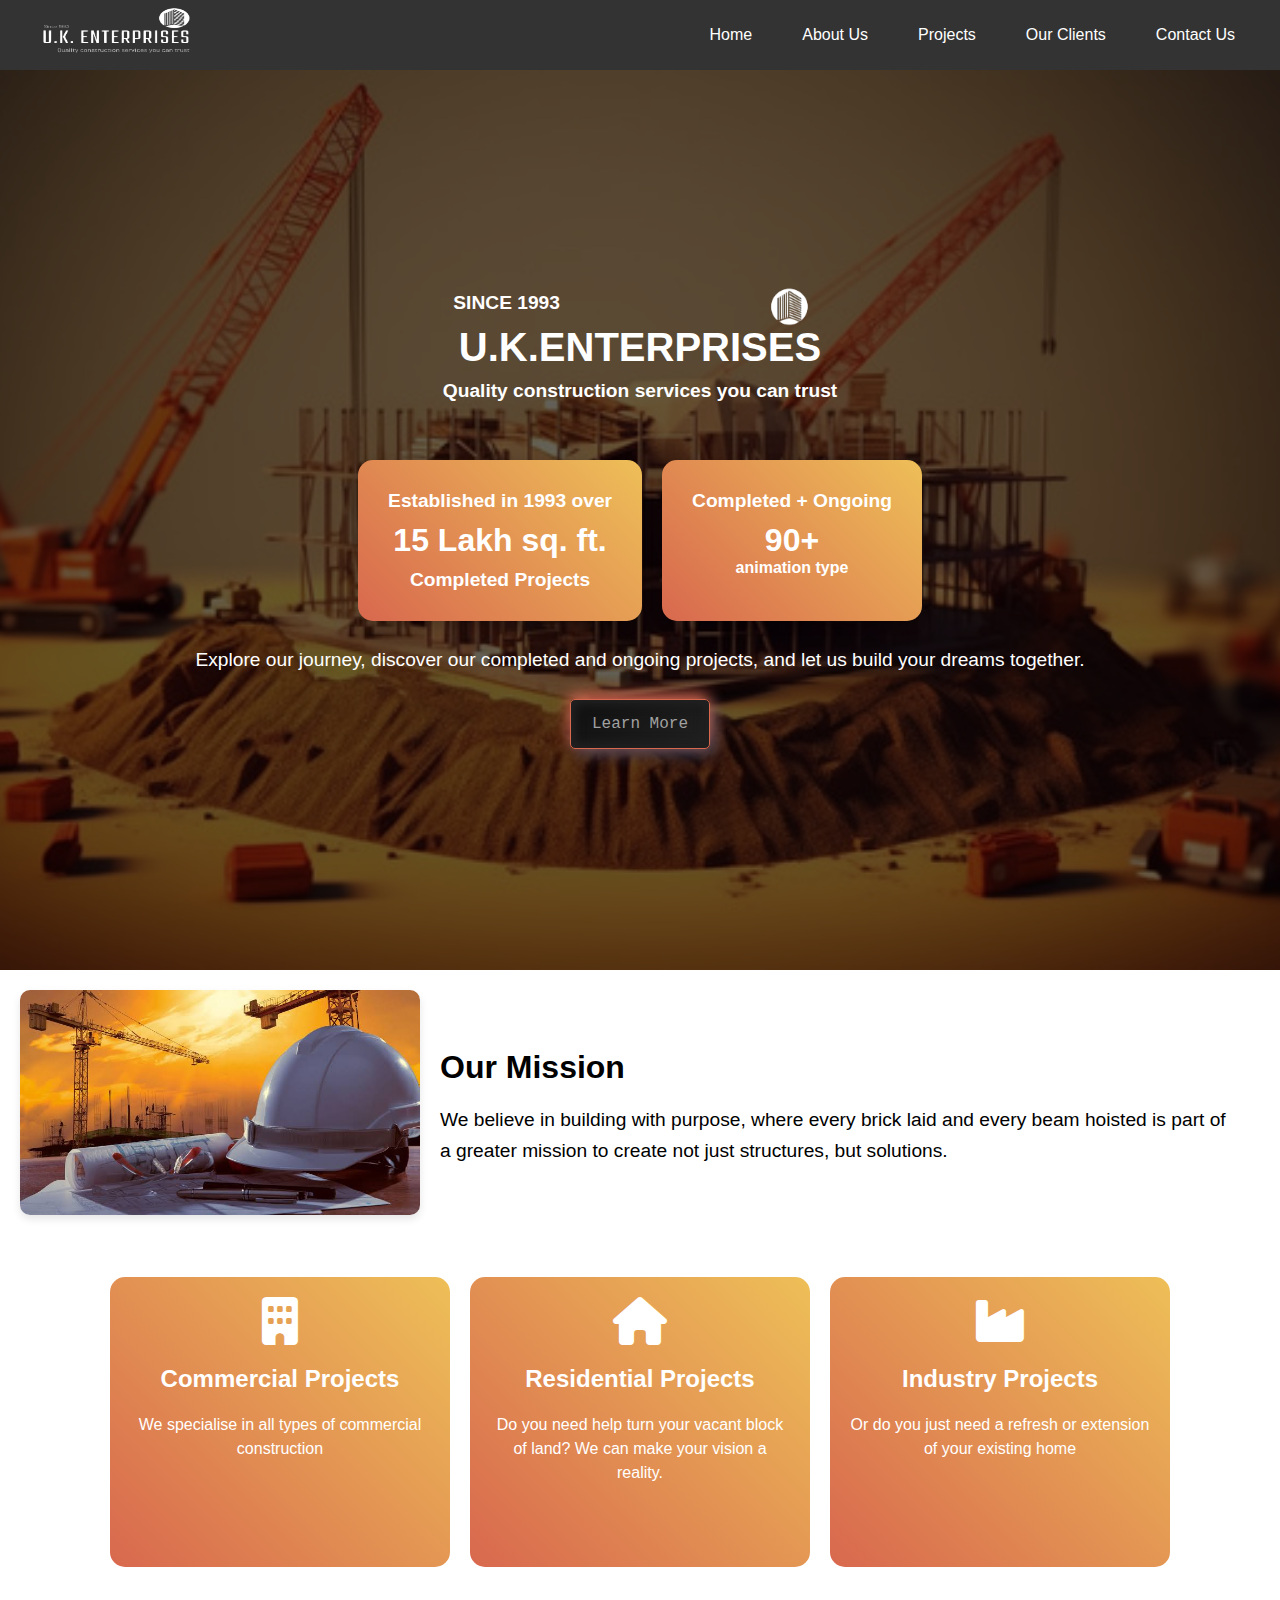
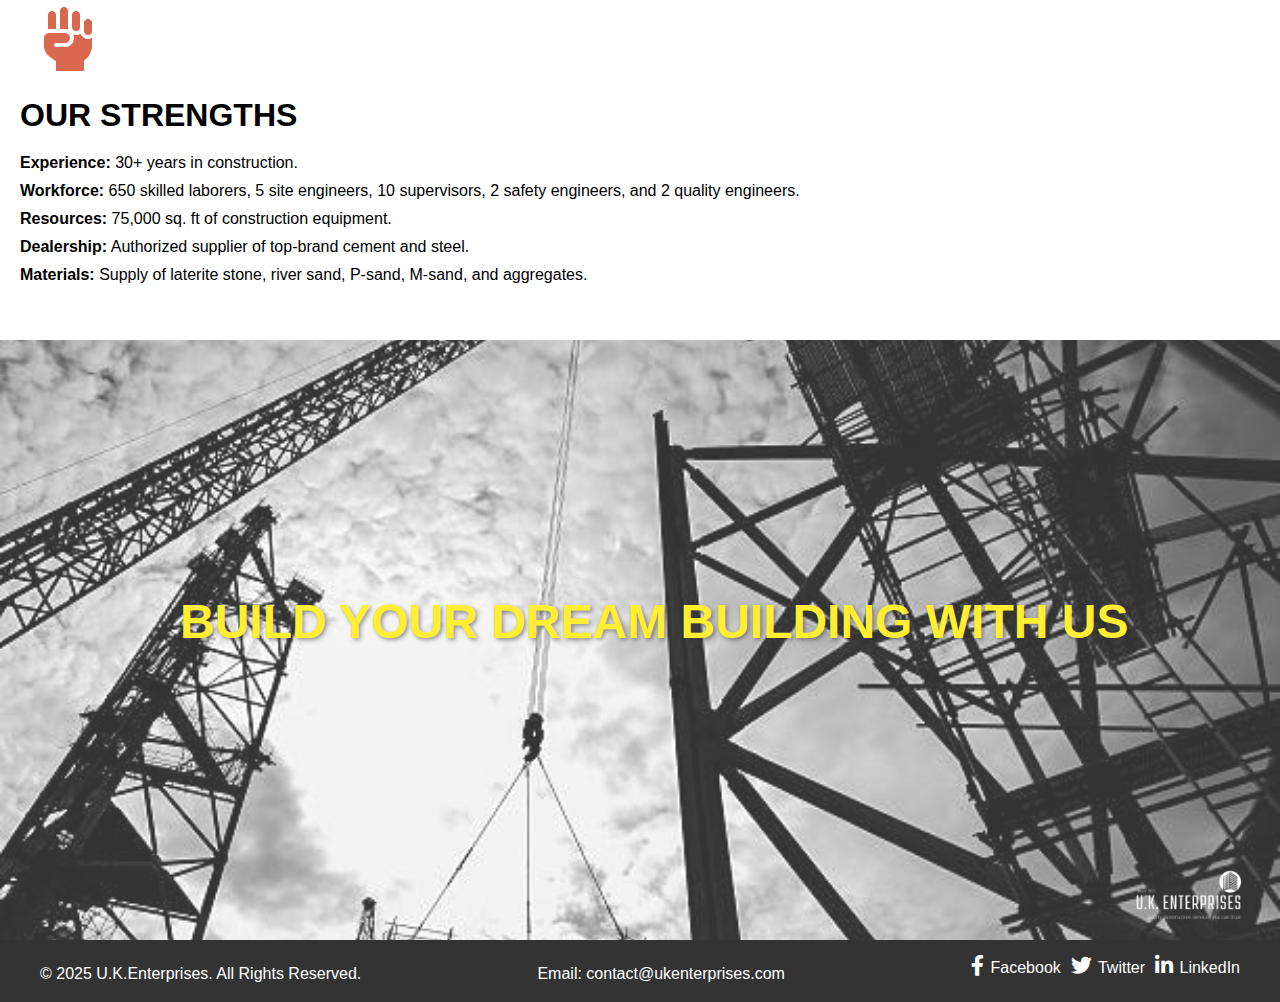
==== index.html @ 736f2489 "Project" ====
<!DOCTYPE html>
<html lang="en">
<head>
    <meta charset="UTF-8">
    <meta name="viewport" content="width=device-width, initial-scale=1.0">
    <title>U.K. Enterprises</title>
    <link rel="stylesheet" href="style.css">
    <link rel="stylesheet" href="https://cdnjs.cloudflare.com/ajax/libs/font-awesome/6.0.0/css/all.min.css">
    <style>
        
    </style>
</head>
<body>

    <nav class="navbar">
        <div class="logo">
            <img src="logo-Photoroom.png" alt="Logo" width="210px">
        </div>
        <ul id="menu">
            <li><a href="index.html">Home</a></li>
            <li><a href="about.html" target="_blank">About Us</a></li>
            <li>
                <a href="#">Projects</a>
                <ul class="dropdown">
                    <li><a href="completed.html">Completed</a></li>
                    <li><a href="ongoing.html">Ongoing</a></li>
                </ul>
            </li>
            <li><a href="clients.html">Our Clients</a></li>
            <li><a href="contact.html">Contact Us</a></li>
        </ul>
        <div class="hamburger" onclick="toggleMenu()">
            <i class="fa fa-bars"></i>
        </div>
    </nav>

    <div class="hero">
        <div class="hero-overlay"></div>
        <div class="hero-content">
            <h5>SINCE 1993</h5>
<h1>
    <img src="bg-Photoroom.png" alt="Superscript" class="superscript-image">
    <span class="uk-text">U.K.ENTERPRISES <br> <p>Quality construction services you can trust</p></span> 
</h1>
<br><br>


            <div class="stats">
                <div class="stat">
                    
                    <p>Established in 1993 over </p>
                    <h2>15 Lakh sq. ft.</h2>
                    <p>Completed Projects</p>
                </div>
                
                <div class="stat">
                    <p>Completed + Ongoing<h2>90+</h2><b>animation type</b></p>
                </div>
            </div>
            <br>
            <p>Explore our journey, discover our completed and ongoing projects, and let us build your dreams together.</p><br>
            <div class="cta-button">
                <button>Learn More</button>
            </div>
        </div>
    </div>

    <section style="background-color: white; display: flex; align-items: center; padding: 20px; color: black;">
        <!-- Image on the left for larger screens, on top for mobile -->
        <div style="flex: 1; text-align: center;">
            <img src="mission.jpg" alt="Our Mission Image" style="max-width: 100%; height: auto; border-radius: 10px; box-shadow: 0 4px 8px rgba(0, 0, 0, 0.1);">
        </div>
        <!-- Mission content -->
        <div style="flex: 2; padding: 20px;">
            <h2 style="font-size: 2rem; margin-bottom: 15px; font-weight: bold;">Our Mission</h2>
            <p style="font-size: 1.2rem; line-height: 1.6;">
                We believe in building with purpose, where every brick laid and every beam hoisted 
                is part of a greater mission to create not just structures, but solutions.
            </p>
        </div>
    </section><br>

    <!-- From Uiverse.io by kamehame-ha -->
    <div class="cards">
        <div class="card red">
            <i class="fa-solid fa-building"></i>
            <p class="ft">Commercial Projects</p>
            <p class="second-text">We specialise in all types of
                commercial construction</p>
        </div>
        <div class="card blue">
            <i class="fa-solid fa-house"></i>
            <p class="ft">Residential Projects</h6>
            <p class="second-text">Do you need help turn your
                vacant block of land? We can
                make your vision a reality.</p>
        </div>
        <div class="card green">
            <i class="fa-solid fa-industry"></i>
            <p class="ft">Industry Projects</h6>
            <p class="second-text">Or do you just need a refresh or
                extension of your existing home</p>
        </div>
    </div>

    <section class="strengths">
        <div class="strength-content">
            <div class="strength-icon">
                <i class="fa-solid fa-hand-fist"></i>
            </div>
            <h2>OUR STRENGTHS</h2>
            <ul>
                <li><strong>Experience:</strong> 30+ years in construction.</li>
                <li><strong>Workforce:</strong> 650 skilled laborers, 5 site engineers, 10 supervisors, 2 safety engineers, and 2 quality engineers.</li>
                <li><strong>Resources:</strong> 75,000 sq. ft of construction equipment.</li>
                <li><strong>Dealership:</strong> Authorized supplier of top-brand cement and steel.</li>
                <li><strong>Materials:</strong> Supply of laterite stone, river sand, P-sand, M-sand, and aggregates.</li>
            </ul>
        </div>
    </section>

    <section class="build-make-you-happy">
        <div class="background-text">
            <h1>BUILD YOUR DREAM BUILDING WITH US</h1>
        </div>
        <img src="logo-Photoroom.png" alt="Building Image" class="bottom-right-image" >
    </section>

    <footer class="footer">
        <div class="footer-content">
            <!-- Section 1: Copyright Info -->
            <p class="footer-item">&copy; 2025 U.K.Enterprises. All Rights Reserved.</p>
    
            <!-- Section 2: Contact Info (Email) -->
            <p class="footer-item contact-info">Email: <a href="mailto:contact@ukenterprises.com">contact@ukenterprises.com</a></p>
    
            <!-- Section 3: Phone Info -->
            <!-- <p class="footer-item contact-info">3.Contact Us: <a href="tel:+1234567890">+1 (234) 567-890</a></p> -->
    
            <!-- Section 4: Social Media Links -->
            <ul class="social-media-links">
                <li class="footer-item"><a href="https://facebook.com/yourprofile" target="_blank"><i class="fab fa-facebook-f"></i> Facebook</a></li>
                <li class="footer-item"><a href="https://twitter.com/yourprofile" target="_blank"><i class="fab fa-twitter"></i> Twitter</a></li>
                <li class="footer-item"><a href="https://linkedin.com/in/yourprofile" target="_blank"><i class="fab fa-linkedin-in"></i> LinkedIn</a></li>
            </ul>
        </div>
    </footer>
    
    
    
    
    

    
    
    

    

    <script>
        function toggleMenu() {
            const menu = document.getElementById('menu');
            menu.classList.toggle('show');
        }
    </script>

</body>
</html>
---- style.css ----
body {
    margin: 0;
    font-family: Arial, sans-serif;
    color: white;
}


/* Navbar Styling */
.navbar {
    display: flex;
    justify-content: space-between;
    align-items: center;
    background-color: #333;
    padding: 2px 20px;
    position: sticky;
    top: 0;
    z-index: 1000;
}

.navbar .logo {
    font-size: 1.5em;
    font-weight: bold;
}

.navbar .logo img {
    max-height: 60px;
}

.navbar ul {
    list-style-type: none;
    margin: 0;
    padding: 0;
    display: flex;
    align-items: center;
}

.navbar ul li {
    margin: 0 10px;
    position: relative;
}

.navbar ul li a {
    text-decoration: none;
    color: white;
    padding: 8px 15px;
    display: block;
}

.navbar ul li a:hover {
    background-color: #575757;
    border-radius: 5px;
}

.navbar ul li .dropdown {
    display: none;
    position: absolute;
    top: 100%;
    left: 0;
    background-color: #444;
    box-shadow: 0 4px 8px rgba(0, 0, 0, 0.1);
    border-radius: 5px;
}

.navbar ul li:hover .dropdown {
    display: block;
}

/* Hamburger Menu */
.navbar .hamburger {
    display: none;
    cursor: pointer;
    font-size: 1.5em;
    color: white;
}

/* Background Section */
.hero {
    position: relative;
    background: url('p5.jpg') no-repeat center center/cover;
    height: 100vh;
    display: flex;
    flex-direction: column;
    justify-content: center;
    align-items: center;
    text-align: center;
    overflow: hidden;
}

.hero-overlay {
    position: absolute;
    top: 0;
    left: 0;
    width: 100%;
    height: 100%;
    background: rgba(0, 0, 0, 0.6);
    z-index: 1;
}

.hero-content {
    position: relative;
    z-index: 2;
    max-width: 90%;
    padding: 20px;
    animation: fadeIn 2s ease-in-out;
}

.hero-content .logo img {
    max-width: 150px;
    margin-bottom: 20px;
}

.hero-content h1 {
    font-size: 3rem;
    margin: 10px 0;
}

.hero-content p {
    font-size: 1.2rem;
    margin: 10px 0;
}

/* Stats Section */
.stats {
display: flex;
flex-wrap: wrap;
justify-content: center;
gap: 20px;
margin-top: 20px;
text-align: center;
}

.stat {
background: rgba(255, 255, 255, 0.2); /* Slightly more opaque background */
padding: 20px 30px;
border-radius: 15px;
text-align: center;
transition: transform 0.3s ease, box-shadow 0.3s ease-in-out, background-color 0.3s ease;
position: relative;
min-width: 100px;
max-width: 100;
box-shadow: 0 4px 12px rgba(0, 0, 0, 0.2);
}

/* Hover Effect */
.stat:hover {
transform: scale(1.05); /* Slight zoom effect */
background-color: #444; /* Darker background on hover */
box-shadow: 0 8px 20px rgba(0, 0, 0, 0.3); /* Larger shadow */
}

/* Stats Text */
.stat h2 {
font-size: 2rem;
font-weight: bold;
color: #ffffff; /* Bright yellow color for better visibility */
margin: 0;
}

.stat p {
font-size: 1rem;
margin-top: 10px;
color: #fff; /* White text for contrast */
font-weight: 500;
}

/* Stats Section Styling */
.stats p {
font-size: 1.2rem;
font-weight: bold;
color: #ffffff;
}

.stats .stat:nth-child(1) {
background: linear-gradient(45deg, #d8684e, #eebf58);
color: white;
}

.stats .stat:nth-child(2) {
background: linear-gradient(45deg,  #d8684e, #eebf58);
color: white;
}

.stats .stat:nth-child(3) {
background: linear-gradient(45deg, #28a745, #34d058);
color: white;
}

h1 {
    font-size: 3rem;
    margin: 10px 0;
    position: relative;
    display: inline-block;
    text-align: center;
}

h5 {
    font-size: 1.2rem;
    margin: 0;
    position: relative;
    display: block;
    text-align: center;
    left: -15%;
    margin-bottom: 1px;
}

.uk-text {
    font-size: 2.5rem; /* Adjust the size of U.K. */
    display: inline-block;
}

h1 sup {
    font-size: 0.6em; /* Smaller superscript */
    vertical-align: super;
    margin-left: 5px;
}

.superscript-image {
    position: absolute;
    top: -50px; /* Position the image above "ENTERPRISES" */
    left: 97%; /* Adjust the image to the center of ENTERPRISES */
    transform: translateX(-50%);
    width: 250px; /* Adjust the image size */
}
button {
    height: 50px;
    width: 140px;
    background: #000000;
    cursor: pointer;
    font-family: Consolas, Courier New, monospace;
    border: solid #d8684e 1px;
    font-size: 16px;
    color: rgb(161, 161, 161);
    transition: 500ms;
    border-radius: 5px;
    background: linear-gradient(145deg, #0f0f0f, #212121);
    box-shadow: -1px -5px 15px #d8684e, 5px 5px 15px #41465b,
                inset 5px 5px 10px #212121, inset -5px -5px 10px #212121;
}

button:hover {
    box-shadow: 1px 1px 13px #20232e, -1px -1px 13px #545b78;
    color: #d6d6d6;
}

button:active {
    box-shadow: 1px 1px 13px #20232e, -1px -1px 33px #545b78;
    color: #d6d6d6;
}
/* From Uiverse.io by kamehame-ha */
/* Cards container styling */
/* Cards container styling */
.cards {
display: flex;
flex-direction: row;
gap: 20px;
justify-content: center;
flex-wrap: wrap; /* Allows wrapping for smaller screens */
margin: 20px 0;
}

/* Individual card styles */
.cards .card {
display: flex;
flex-direction: column;
align-items: center;
text-align: center; /* Ensure all text inside the card is centered */
height: 250px; /* Increased height */
width: 300px; /* Increased width */
border-radius: 15px;
color: white;
padding: 20px;
cursor: pointer;
transition: transform 0.4s ease, box-shadow 0.3s ease;
}

/* Card colors */
.cards .red {
background: linear-gradient(45deg, #d8684e, #eebf58);
}

.cards .blue {
background: linear-gradient(45deg, #d8684e, #eebf58);
}

.cards .green {
background: linear-gradient(45deg, #d8684e, #eebf58);
}

/* Icon styling */
.cards .card i {
font-size: 3rem; /* Larger icon size */
margin-bottom: 10px;
}

.cards .card:hover i {
color: #ffd700; /* Yellow color on hover */
}

/* Center align heading */
.cards .card p.ft {
font-size: 1.5rem;
font-weight: bold;
margin: 10px 0;
color: #fff;
text-align: center;
align-items: center; /* Center the heading text */
}

/* Secondary text */
.cards .card p.second-text {
font-size: 1rem;
line-height: 1.5;
margin-top: 10px;
text-align: center; /* Ensure the paragraph is also centered */
}

/* Hover effect */
.cards .card:hover {
transform: scale(1.1); /* Slight zoom on hover */
box-shadow: 0 10px 20px rgba(0, 0, 0, 0.2);
}

.cards:hover > .card:not(:hover) {
filter: blur(5px);
transform: scale(0.95);
}

/* Responsive design for smaller screens */
@media (max-width: 767px) {
.cards {
flex-direction: column; /* Stacked layout */
align-items: center;
}

.cards .card {
width: 70%; /* Full width on mobile */
height: auto; /* Adjust height automatically */
margin-bottom: 15px;
}
}

/* Strengths Section */
/* Strengths Section */
.strengths {
display: flex;
justify-content: space-between;
align-items: center;
background-color: #ffffff;
padding: 20px;
margin: 20px 0;
}

.strengths h2 {
font-size: 2rem;
font-weight: bold;
color: #000000;
margin-bottom: 20px;
}

.strengths ul {
list-style: none;
padding-left: 0;
font-size: 1rem;
color: #000000;
}

.strengths ul li {
margin-bottom: 10px;
}

/* Icon styling */
.strength-icon i {
font-size: 4rem; /* Larger icon size */
color: #d8684e; /* Icon color */
margin-left: 20px;
}

/* Responsive Design */
@media (max-width: 767px) {
.strengths {
flex-direction: column; /* Stack content vertically on mobile */
text-align: center; /* Center-align text on smaller screens */
}

.strength-icon {
margin-top: 20px; /* Add space between content and icon */
}

.strength-icon i {
font-size: 3rem; /* Smaller icon size on mobile */
}

.strengths h2 {
font-size: 1.5rem;
color: #070707; /* Adjust heading size for smaller screens */
}

.strengths ul li {
font-size: 0.9rem; 
justify-content: left;/* Adjust text size for smaller screens */
}
}

/* New Section with Background Image */
.build-make-you-happy {
background-image: url('last.jpg'); /* Replace with your image path */
background-size: cover;
background-position: center;
height: 600px; /* Height of the section */
display: flex;
opacity: 0.8;
justify-content: center;
align-items: center;
position: relative;
}

/* Text Styling */
/* Text Styling */
.background-text {
color: rgb(255, 234, 0); /* Black color */
font-size: 10vw; /* Adjust based on the viewport width (responsive size) */
text-align: left;
font-weight: bold;
text-shadow: 2px 2px 4px rgba(0, 0, 0, 0.5); /* Optional: Shadow for better readability */
position: absolute;
top: 20vh; /* Position the text 20px from the top */
left: 20vh; /* Position the text 20px from the left */
}

.bottom-right-image {
position: absolute;
bottom: 10px; /* 10px from the bottom */
right: 10px; /* 10px from the right */
width: 150px; /* Adjust the size of the image */
height: auto; /* Maintain aspect ratio */
}

/* Responsive Design */
@media (max-width: 767px) {
.build-make-you-happy {
height: 300px; /* Smaller height for mobile */
}

.background-text {
top: 2vh;
left: 5vh;
font-size: 20px; /* Smaller font size on mobile */
}
.bottom-right-image {
width: 100px; /* Smaller image on mobile */
bottom: 5px; /* Adjust bottom position for mobile */
right: 5px; /* Adjust right position for mobile */
}
}

/* Footer Styling */
/* Footer Styling */
/* Footer Styling */
.footer {
background-color: #333; /* Dark background for the footer */
color: white;
padding: 9px;
text-align: center;
width: 100%;
box-sizing: border-box;
position: relative;
bottom: 0;
}

/* Footer Content Styling */
.footer .footer-content {
display: flex;
justify-content: space-between; /* Aligns the two sections */
align-items: center; /* Vertically centers the content */
max-width: 1200px; /* Limits the width of the footer */
margin: 0 auto; /* Centers the footer */
padding: 0 10px;
}

/* Footer Item Styling */
.footer-item {
font-size: 1rem;
margin-bottom: 10px;
}

.footer-item a {
color: white;
text-decoration: none;
}

.footer-item a:hover {
text-decoration: underline;
}

/* Social Media Links Styling */
.footer .social-media-links {
list-style-type: none;
padding: 0;
margin: 0;
display: flex;
justify-content: flex-end; /* Aligns the links to the right */
}

.footer .social-media-links li {
margin-left: 10px;
}

.footer .social-media-links li a {
color: white;
text-decoration: none;
}

.footer .social-media-links li a:hover {
text-decoration: underline;
}

/* Social Media Icon Styling */
.footer .social-media-links i {
font-size: 1.3rem;
margin-right: 2px;
}

/* Responsive Design for Footer */
@media (max-width: 767px) {
.footer .contact-info {
font-size: 0.9rem;
}

.footer .footer-content {
flex-direction: column; /* Stack the footer content vertically on mobile */
align-items: center;
text-align: center;
}

.footer .social-media-links {
margin-top: 10px;
justify-content: center; /* Centers the links on smaller screens */
}

.footer .social-media-links li {
margin-left: 10px;
}

.footer-item {
font-size: 0.8rem; /* Smaller font size for mobile */
margin-bottom: 8px; /* Slightly reduced spacing */
}

.footer .social-media-links i {
font-size: 1.2rem; /* Smaller icon size for mobile */
}
}






/* Keyframes */
@keyframes fadeIn {
    from {
        opacity: 0;
        transform: translateY(20px);
    }
    to {
        opacity: 1;
        transform: translateY(0);
    }
}

section {
    display: flex;
    flex-direction: row;
    text-align: left;
}

section div {
    flex: 1;
}

section h2 {
    font-size: 2rem;
}

section p {
    font-size: 1.2rem;
}

/* Mobile styling for screens 767px and below */
@media (max-width: 767px) {
    section {
        flex-direction: column;
        text-align: center;
    }

    section div {
        flex: 1 1 100%;
        padding: 10px;
    }

    section img {
        margin-bottom: 15px;
    }

    section h2 {
        font-size: 1.5rem;
    }

    section p {
        font-size: 1rem;
    }
}

/* Responsive Design */
@media (max-width: 768px) {
    h5 {
        left: -33%; /* Move further left on smaller screens */
    }
    .navbar ul {
        display: none;
        width: 100%;
        flex-direction: column;
        background-color: #333;
        position: absolute;
        top: 60px;
        left: 0;
        z-index: 1000;
    }

    .navbar ul li {
        width: 100%;
        margin: 0;
        text-align: center;
    }

    .navbar ul li a {
        padding: 12px 0;
    }

    .navbar ul.show {
        display: flex;
    }

    .navbar .hamburger {
        display: block;
    }

    .hero-content h1 {
        font-size: 2rem;
    }

    .hero-content p {
        font-size: 1rem;
    }

    .stat h2 {
        font-size: 1.5rem;
    }

    .stat p {
        font-size: 0.9rem;
    }
}
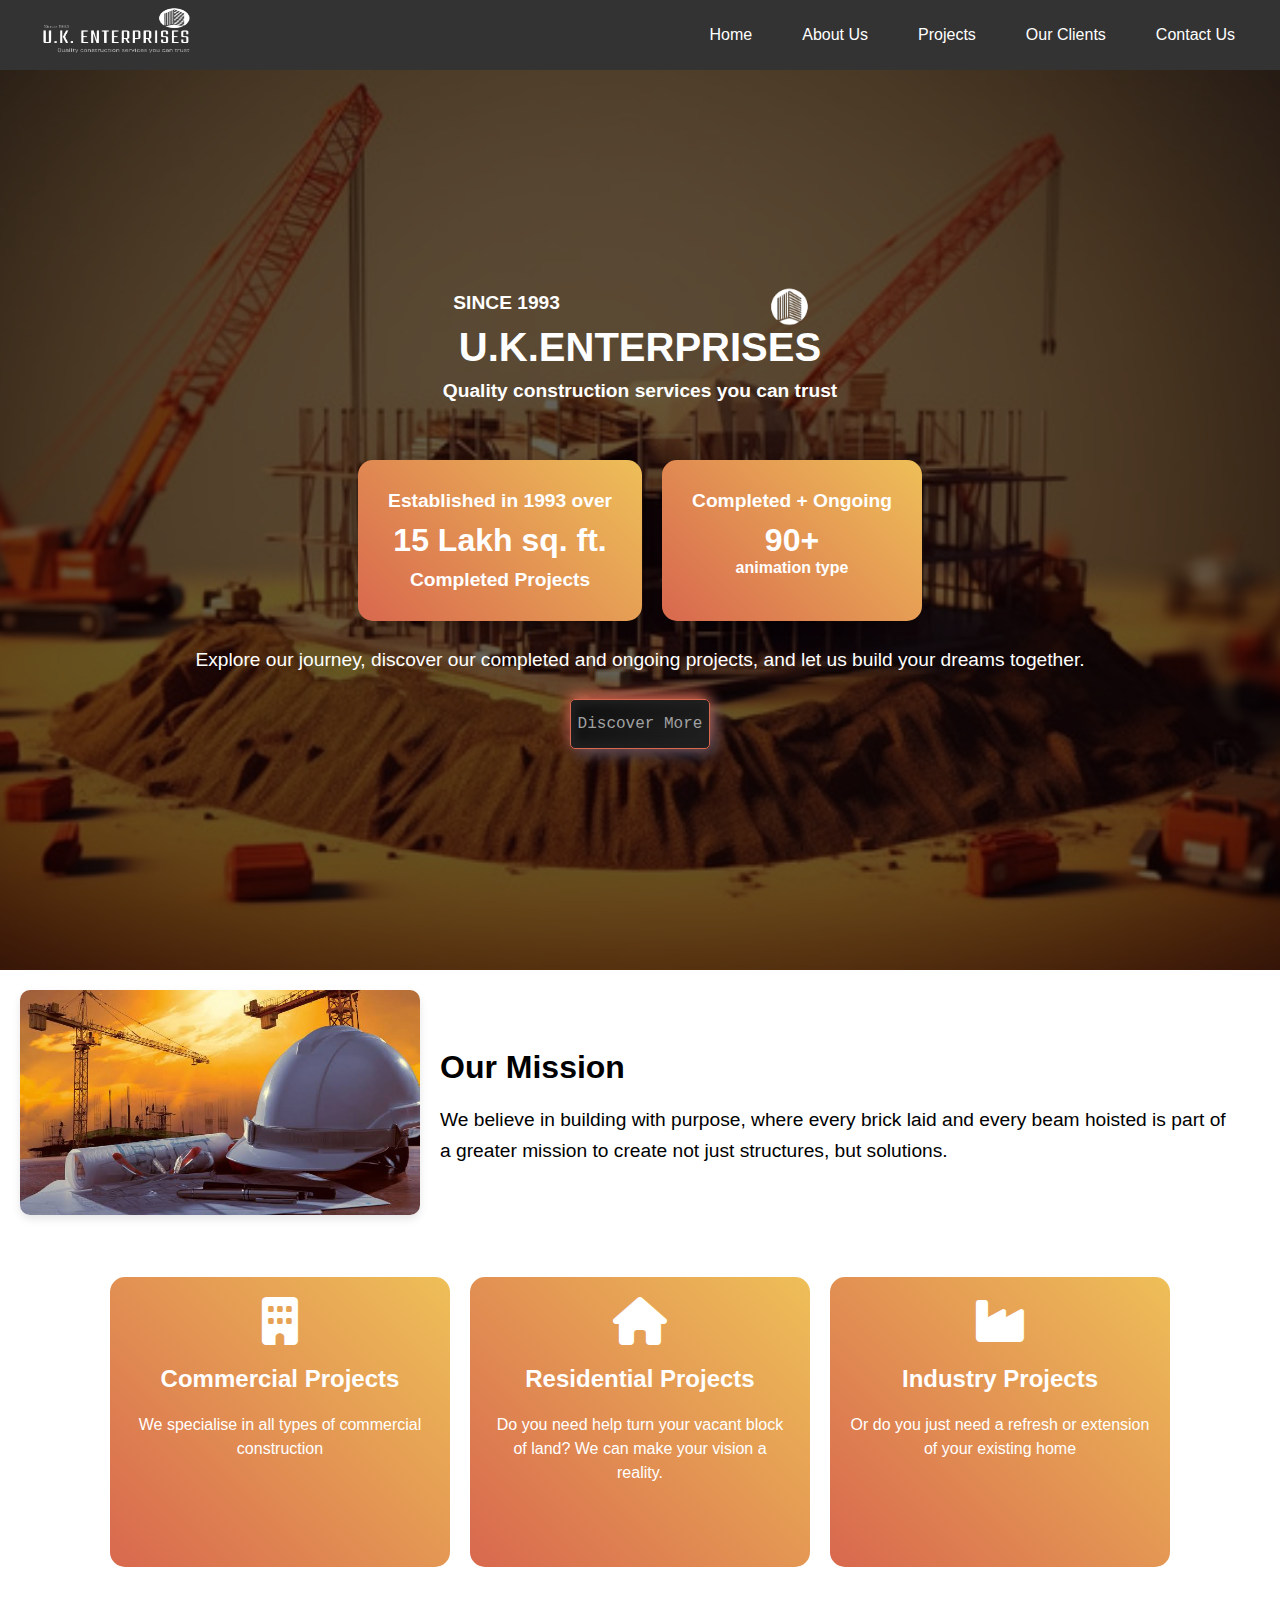
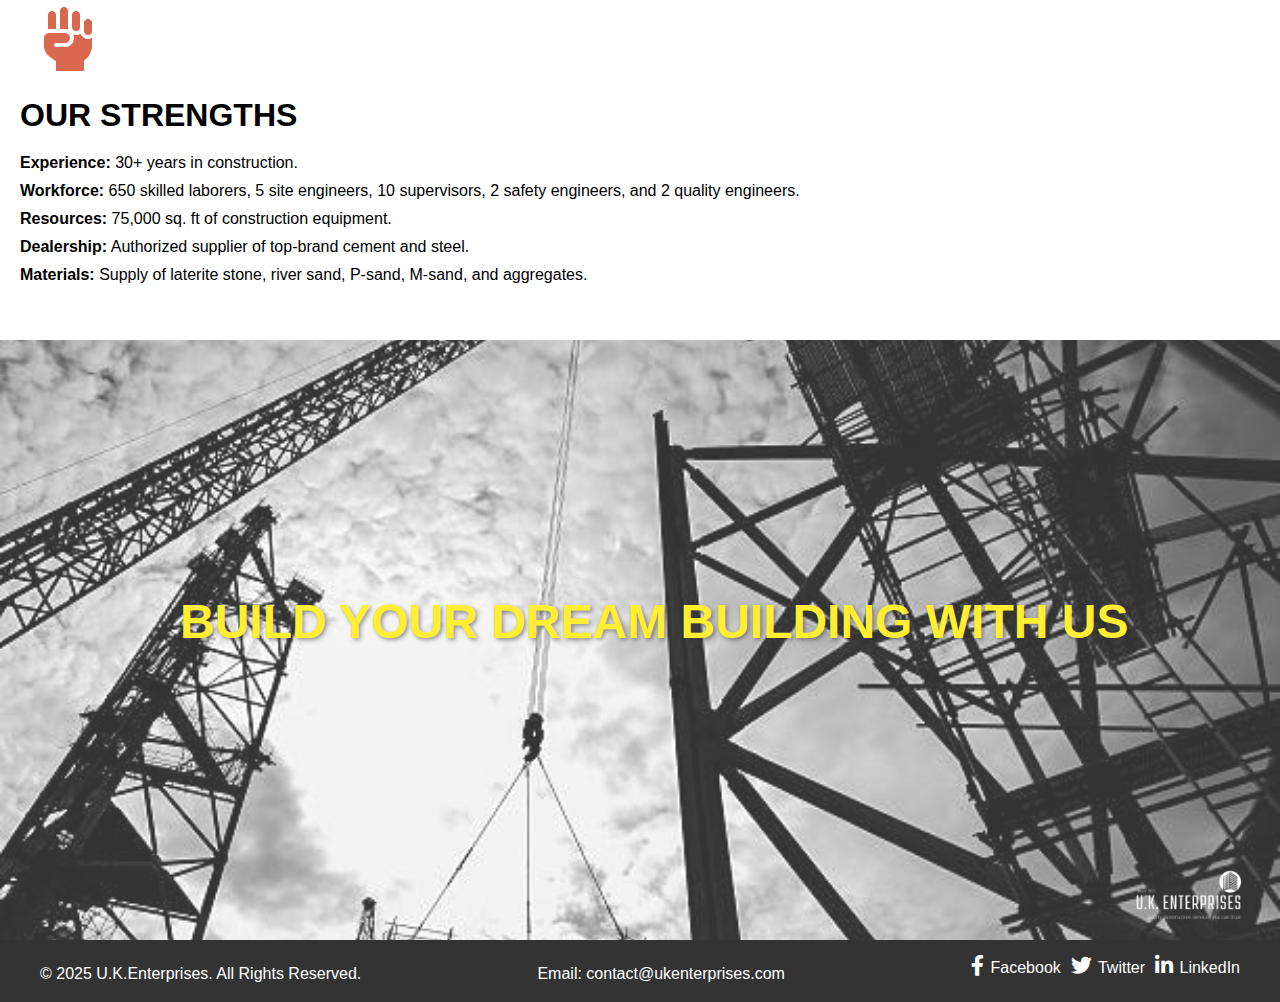
==== commit b6f38575: "Project" ====
--- a/index.html
+++ b/index.html
@@ -60,7 +60,10 @@
             <br>
             <p>Explore our journey, discover our completed and ongoing projects, and let us build your dreams together.</p><br>
             <div class="cta-button">
-                <button>Learn More</button>
+                <a href="about.html">
+                    <button>Discover More</button>
+                  </a>
+                  
             </div>
         </div>
     </div>
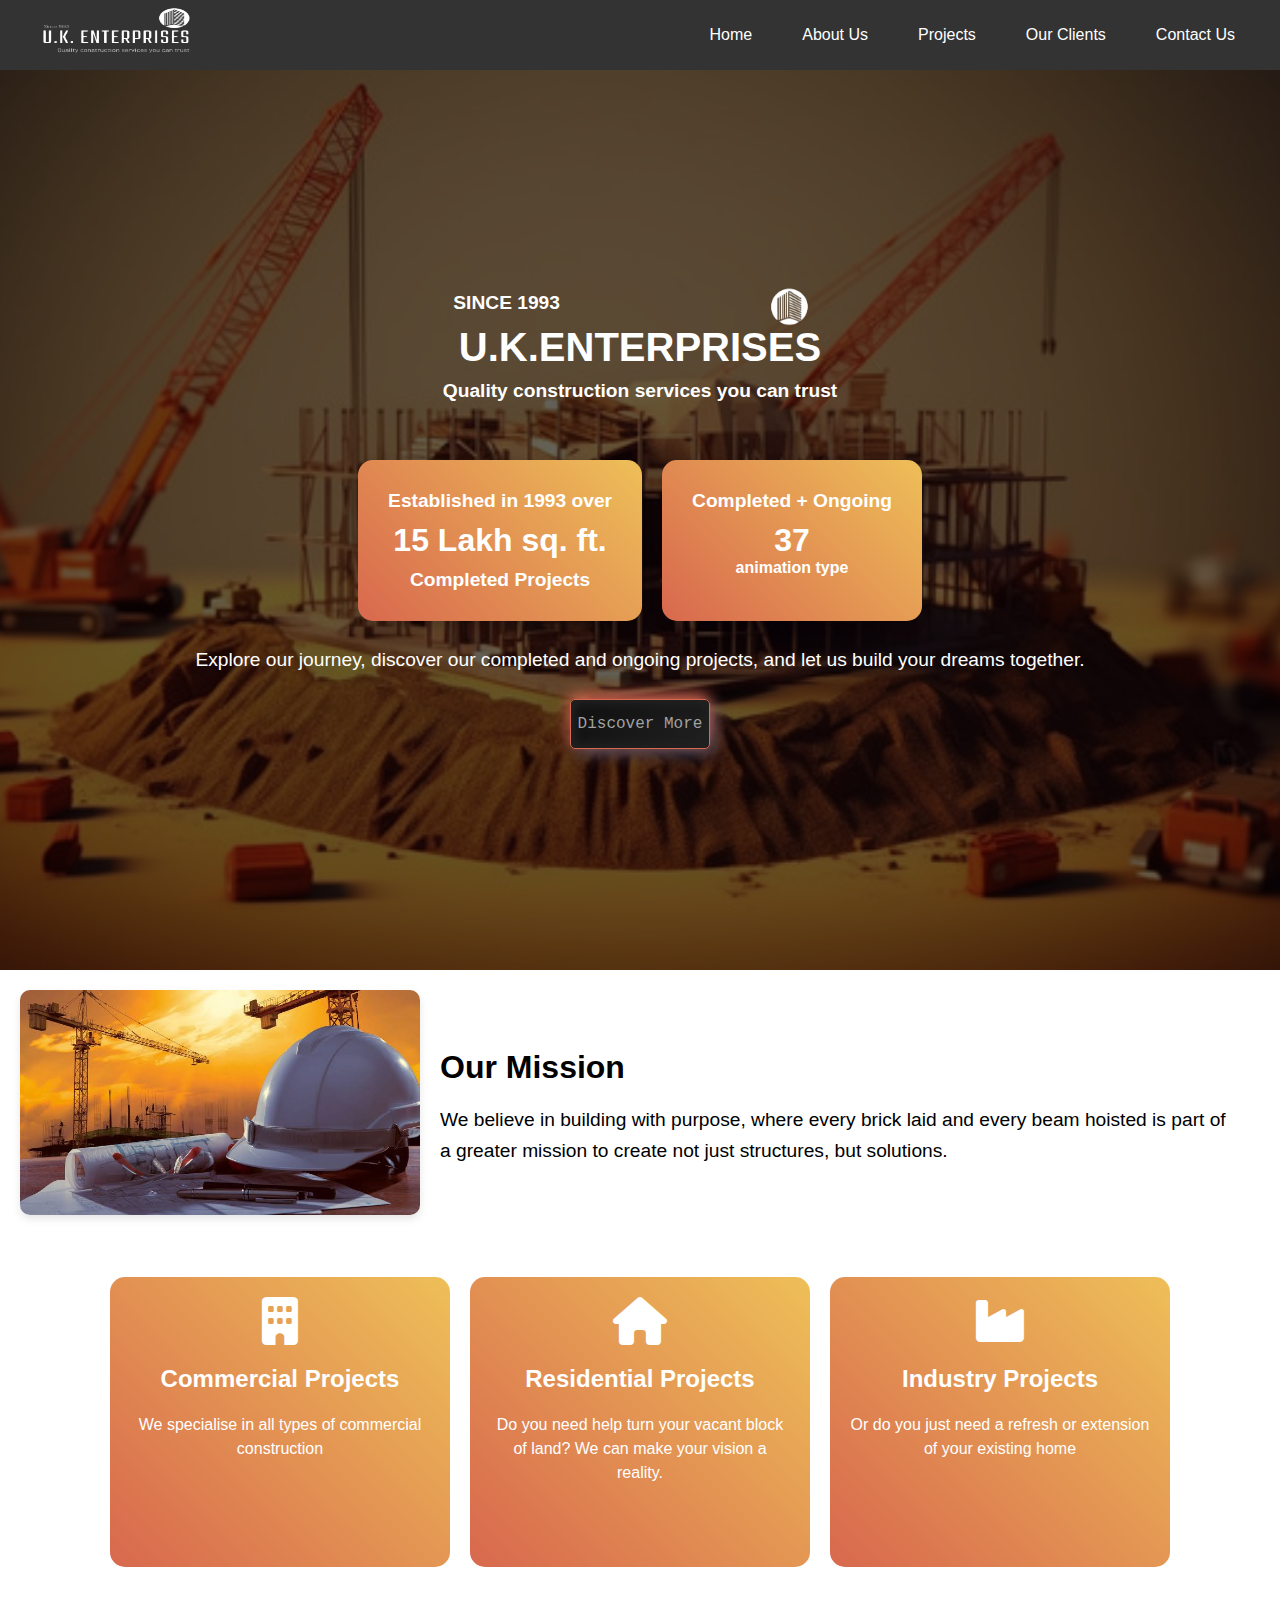
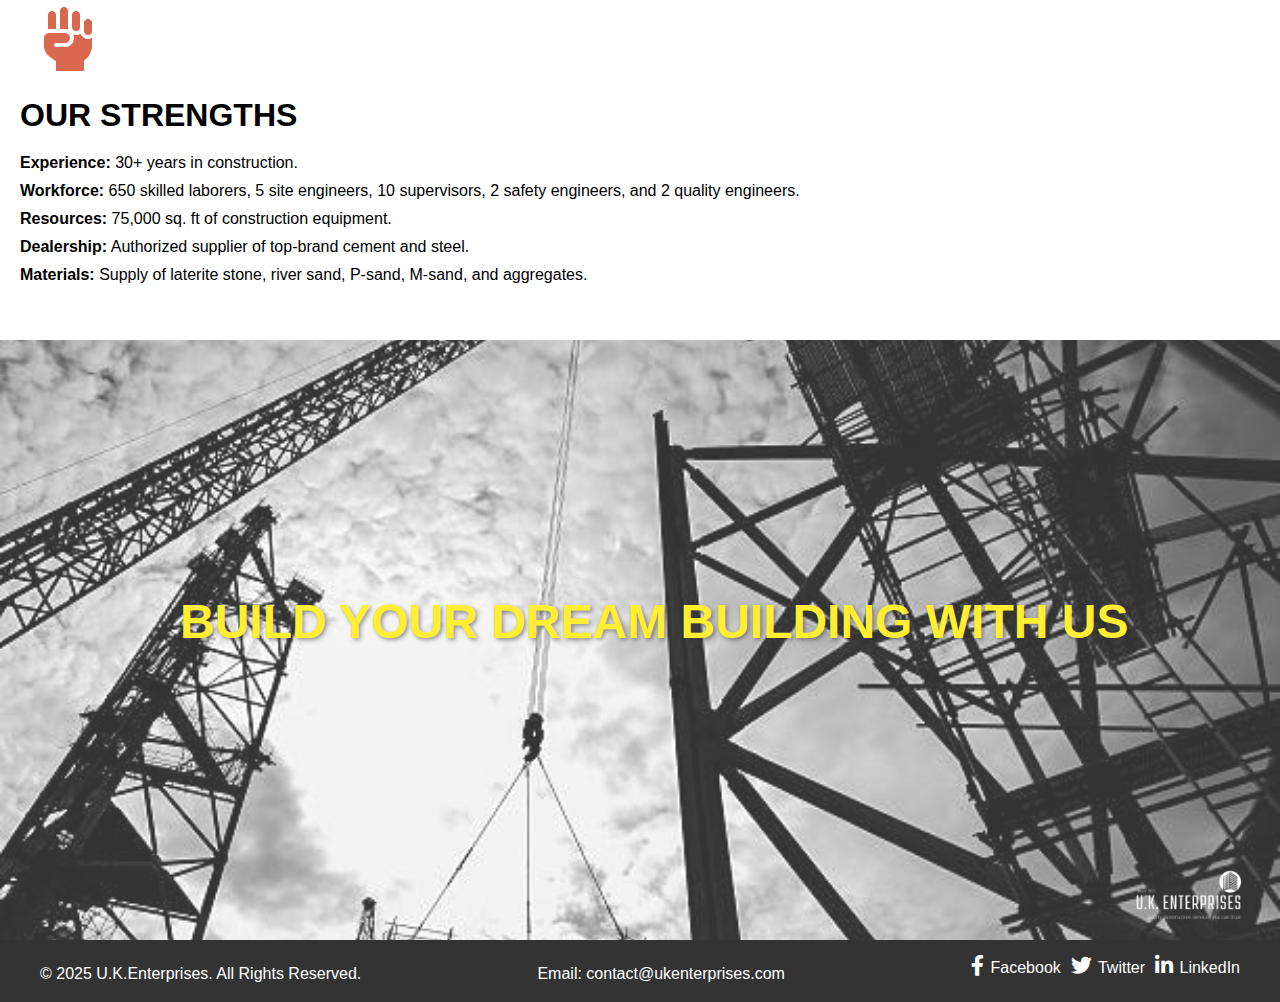
==== commit 9d949e86: "Project" ====
--- a/index.html
+++ b/index.html
@@ -54,7 +54,10 @@
                 </div>
                 
                 <div class="stat">
-                    <p>Completed + Ongoing<h2>90+</h2><b>animation type</b></p>
+                    <p>Completed + Ongoing <h2 id="counter">0</h2><b> animation type</b></p>
+
+
+
                 </div>
             </div>
             <br>
@@ -148,8 +151,27 @@
             </ul>
         </div>
     </footer>
-    
-    
+    <script>
+        window.onload = function () {
+            let counter = document.getElementById('counter');
+            let current = 1;
+            let target = 90;
+            
+            function incrementNumber() {
+              if (current <= target) {
+                counter.innerText = current;
+                current++;
+                setTimeout(incrementNumber, 20);  // Adjust the speed of the increment here
+              } else {
+                counter.innerText = current - 1 + "+"; // Append "+" after reaching 90
+              }
+            }
+          
+            incrementNumber();
+          };
+          
+    </script>
+      
     
     
     
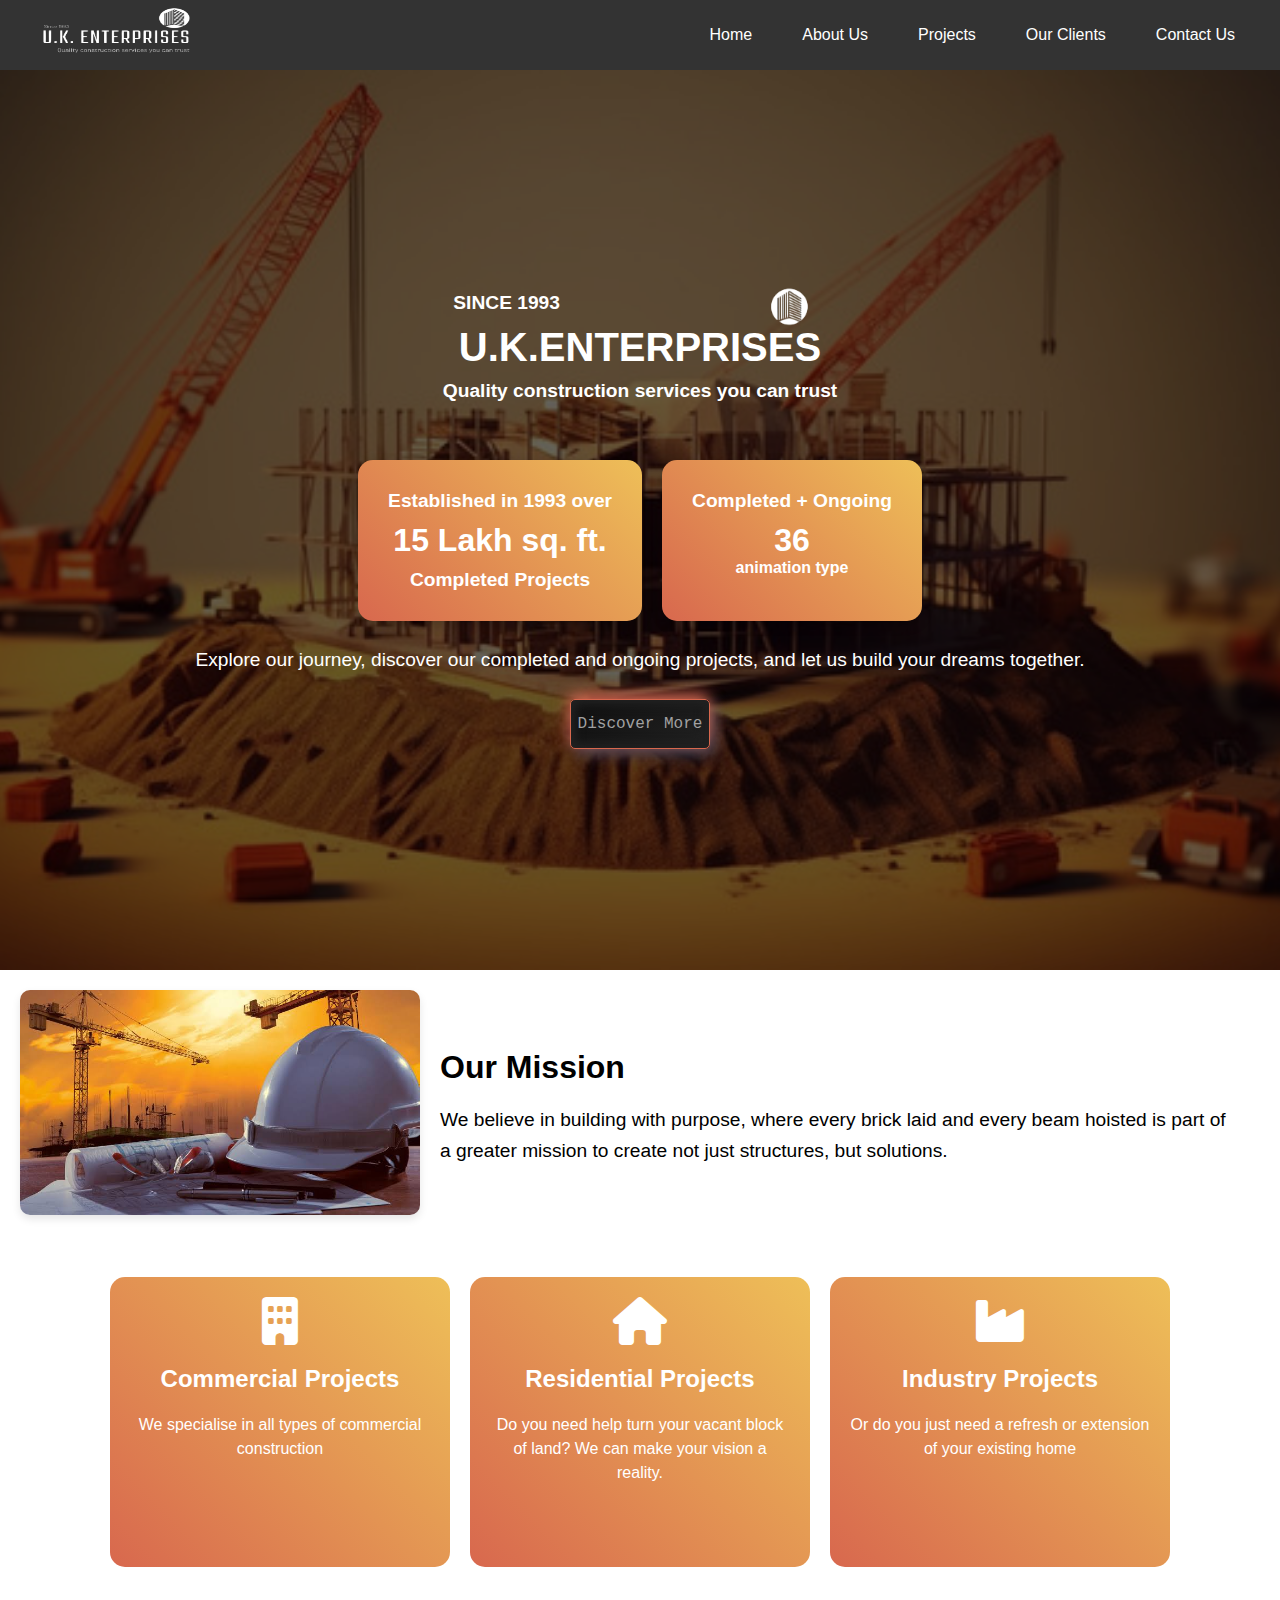
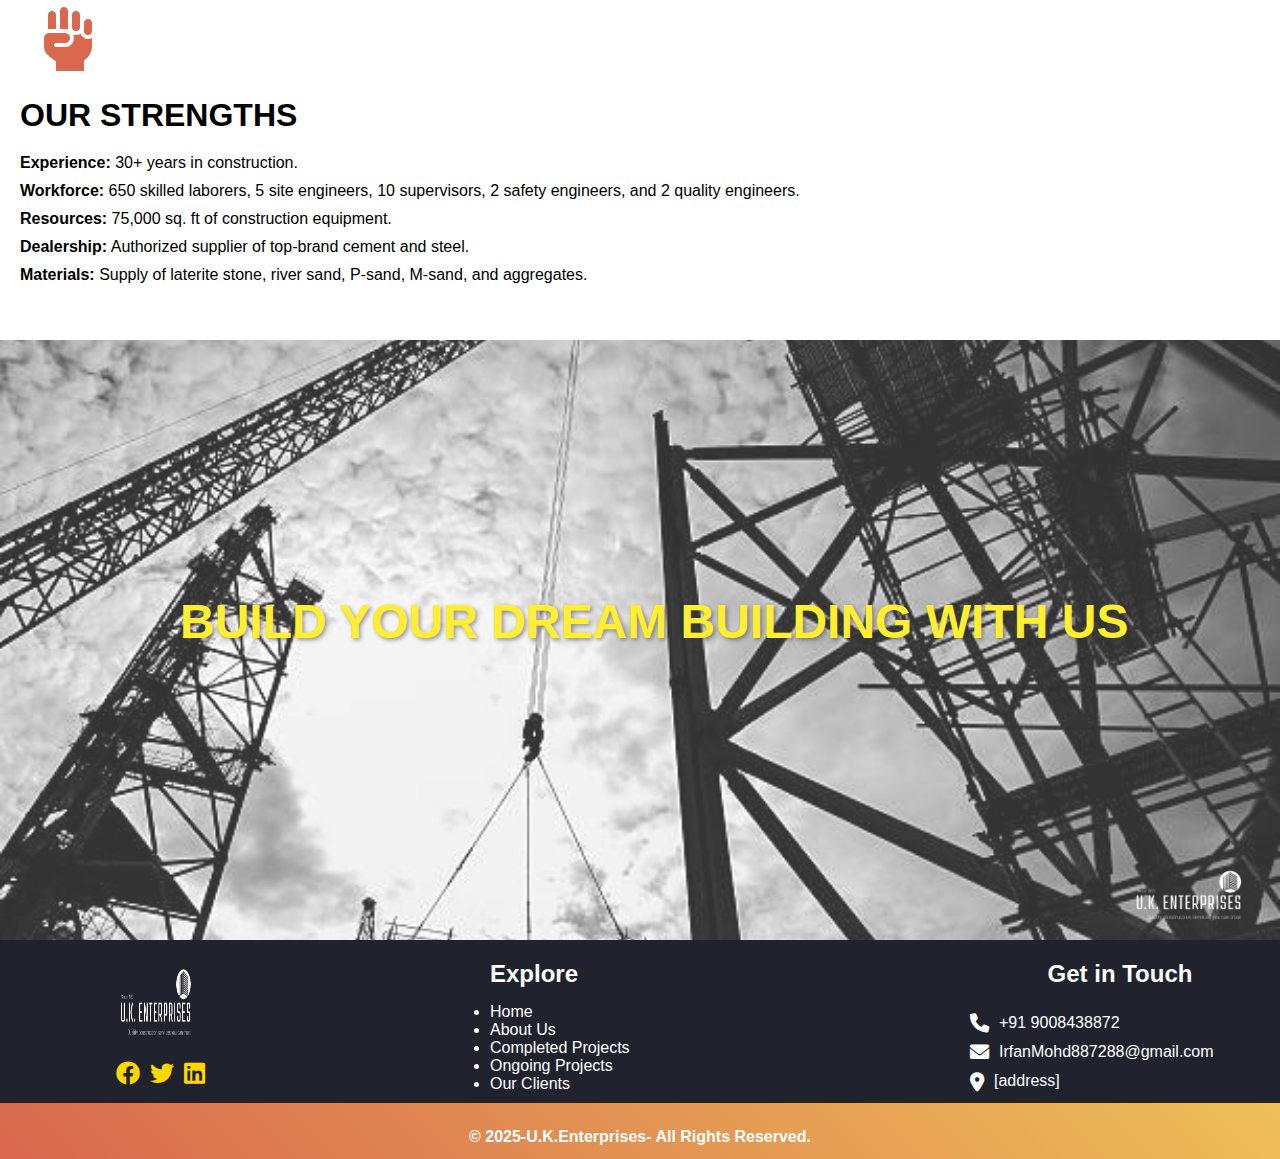
==== commit 007e8546: "Project" ====
--- a/index.html
+++ b/index.html
@@ -132,23 +132,58 @@
         <img src="logo-Photoroom.png" alt="Building Image" class="bottom-right-image" >
     </section>
 
+    <div class="container">
+
+        <!-- Social Media Section -->
+        <div class="section">
+            
+            <img src="logo-Photoroom.png" alt="Logo" width="220px" height="90px">
+            <div class="social-icons">
+                <a href="#"><i class="fab fa-facebook"></i></a>
+                <a href="#"><i class="fab fa-twitter"></i></a>
+                <a href="#"><i class="fab fa-linkedin"></i></a>
+            </div>
+        </div>
+
+        <!-- Explore Section -->
+        <div class="section explore-section">
+            <h1>Explore</h1>
+            <ul>
+                <li><a href="index.html">Home</a></li>
+                <li><a href="about.html">About Us</a></li>
+                <li><a href="completed.html">Completed Projects</a></li>
+                <li><a href="ongoing.html">Ongoing Projects</a></li>
+                <li><a href="clients.html">Our Clients</a></li>
+            </ul>
+            
+        </div>
+
+        <!-- Contact Section -->
+        <div class="section contact-section">
+            <h1>Get in Touch</h1>
+            <div class="contact-item">
+                <i class="fas fa-phone"></i>
+                <span>+91 9008438872</span>
+            </div>
+            <div class="contact-item">
+                <i class="fas fa-envelope"></i>
+                <span>IrfanMohd887288@gmail.com</span>
+            </div>
+            <div class="contact-item">
+                <i class="fas fa-map-marker-alt"></i>
+                <span>[address]</span>
+            </div>
+        </div>
+
+    </div>
+
+
     <footer class="footer">
         <div class="footer-content">
             <!-- Section 1: Copyright Info -->
-            <p class="footer-item">&copy; 2025 U.K.Enterprises. All Rights Reserved.</p>
-    
-            <!-- Section 2: Contact Info (Email) -->
-            <p class="footer-item contact-info">Email: <a href="mailto:contact@ukenterprises.com">contact@ukenterprises.com</a></p>
-    
-            <!-- Section 3: Phone Info -->
-            <!-- <p class="footer-item contact-info">3.Contact Us: <a href="tel:+1234567890">+1 (234) 567-890</a></p> -->
-    
-            <!-- Section 4: Social Media Links -->
-            <ul class="social-media-links">
-                <li class="footer-item"><a href="https://facebook.com/yourprofile" target="_blank"><i class="fab fa-facebook-f"></i> Facebook</a></li>
-                <li class="footer-item"><a href="https://twitter.com/yourprofile" target="_blank"><i class="fab fa-twitter"></i> Twitter</a></li>
-                <li class="footer-item"><a href="https://linkedin.com/in/yourprofile" target="_blank"><i class="fab fa-linkedin-in"></i> LinkedIn</a></li>
-            </ul>
+            <p class="footer-item">&copy; 2025-U.K.Enterprises- All Rights Reserved.</p>
+    
+            
         </div>
     </footer>
     <script>
--- a/style.css
+++ b/style.css
@@ -457,7 +457,8 @@
 /* Footer Styling */
 /* Footer Styling */
 .footer {
-background-color: #333; /* Dark background for the footer */
+background:linear-gradient(45deg, #d8684e, #eebf58);
+color: white; /* Dark background for the footer */
 color: white;
 padding: 9px;
 text-align: center;
@@ -469,18 +470,14 @@
 
 /* Footer Content Styling */
 .footer .footer-content {
-display: flex;
-justify-content: space-between; /* Aligns the two sections */
-align-items: center; /* Vertically centers the content */
-max-width: 1200px; /* Limits the width of the footer */
-margin: 0 auto; /* Centers the footer */
-padding: 0 10px;
+align-items: center;
 }
 
 /* Footer Item Styling */
 .footer-item {
 font-size: 1rem;
-margin-bottom: 10px;
+font-weight: bold;
+margin-bottom: 4px;
 }
 
 .footer-item a {
@@ -488,37 +485,11 @@
 text-decoration: none;
 }
 
-.footer-item a:hover {
-text-decoration: underline;
-}
-
-/* Social Media Links Styling */
-.footer .social-media-links {
-list-style-type: none;
-padding: 0;
-margin: 0;
-display: flex;
-justify-content: flex-end; /* Aligns the links to the right */
-}
-
-.footer .social-media-links li {
-margin-left: 10px;
-}
-
-.footer .social-media-links li a {
-color: white;
-text-decoration: none;
-}
-
-.footer .social-media-links li a:hover {
-text-decoration: underline;
-}
-
-/* Social Media Icon Styling */
-.footer .social-media-links i {
-font-size: 1.3rem;
-margin-right: 2px;
-}
+
+
+
+
+
 
 /* Responsive Design for Footer */
 @media (max-width: 767px) {
@@ -660,4 +631,120 @@
     .stat p {
         font-size: 0.9rem;
     }
+}
+
+
+.container {
+    display: flex;
+    flex-wrap: wrap;
+    gap: 1px;
+    background-color: #20232e;
+    justify-content: space-between;
+    padding: 10px;
+}
+
+.section {
+    flex: 1;
+    min-width: 250px;
+    max-width: 300px;
+}
+
+.section h1 {
+    font-size: 1.5rem;
+    margin-bottom: 15px;
+}
+
+.section img {
+    max-width: 100px;
+    margin: 10px auto;
+    display: block;
+}
+
+.social-icons {
+    display: flex;
+    gap: 10px;
+    justify-content: center;
+    margin-top: 10px;
+}
+
+.social-icons a {
+    text-decoration: none;
+    font-size: 1.5rem;
+    
+    color: #FFD700;
+}
+
+.explore-section ul {
+    padding-left: 0; /* Remove unnecessary padding */
+    margin: 0; /* Remove margin to eliminate gaps */
+    list-style-position: outside;
+     /* Ensure bullets align outside the text */
+}
+ul li a {
+    text-decoration: none; /* Remove underline from the link */
+    color: white; /* Set all links' color to white */
+    font-size: 1rem; /* Adjust font size */
+    transition: color 0.3s ease; /* Smooth color transition */
+}
+.explore-section ul li {
+    text-decoration: none; /* Remove underline from the link */
+    color: #ffffff; /* Set the color of the link */
+    font-size: 1rem;}
+
+
+.contact-section h1 {
+    text-align: center;
+}
+.contact-section {
+    display: flex;
+    flex-direction: column;
+    gap: 10px;
+}
+
+.contact-item {
+    display: flex;
+    align-items: center;
+    gap: 10px;
+}
+
+.contact-item i {
+    font-size: 1.2rem;
+}
+
+/* Responsive Design */
+@media (max-width: 768px) {
+    .container {
+        flex-direction: column;
+        align-items: center;
+    }
+
+    .section {
+        max-width: 100%;
+        text-align: center;
+    }
+
+    .contact-section {
+        text-align: center; /* Center align for mobile */
+        align-items: center;
+    }
+
+    .contact-item {
+        font-size: 15px;
+        flex-direction: column; /* Stack icon and text vertically */
+        text-align: center; /* Center-align text */
+    }
+
+    .contact-item i {
+        margin-bottom: 5px; /* Add space below the icon */
+    }
+    .explore-section ul {
+        list-style-type: none; /* Ensure no bullet points */
+    }
+
+    .explore-section ul li {
+        margin: 10px 0; /* Add spacing between list items */
+        padding: 0; /* Remove padding for cleaner alignment */
+        text-align: center; /* Align text to the center */
+    }
+    
 }